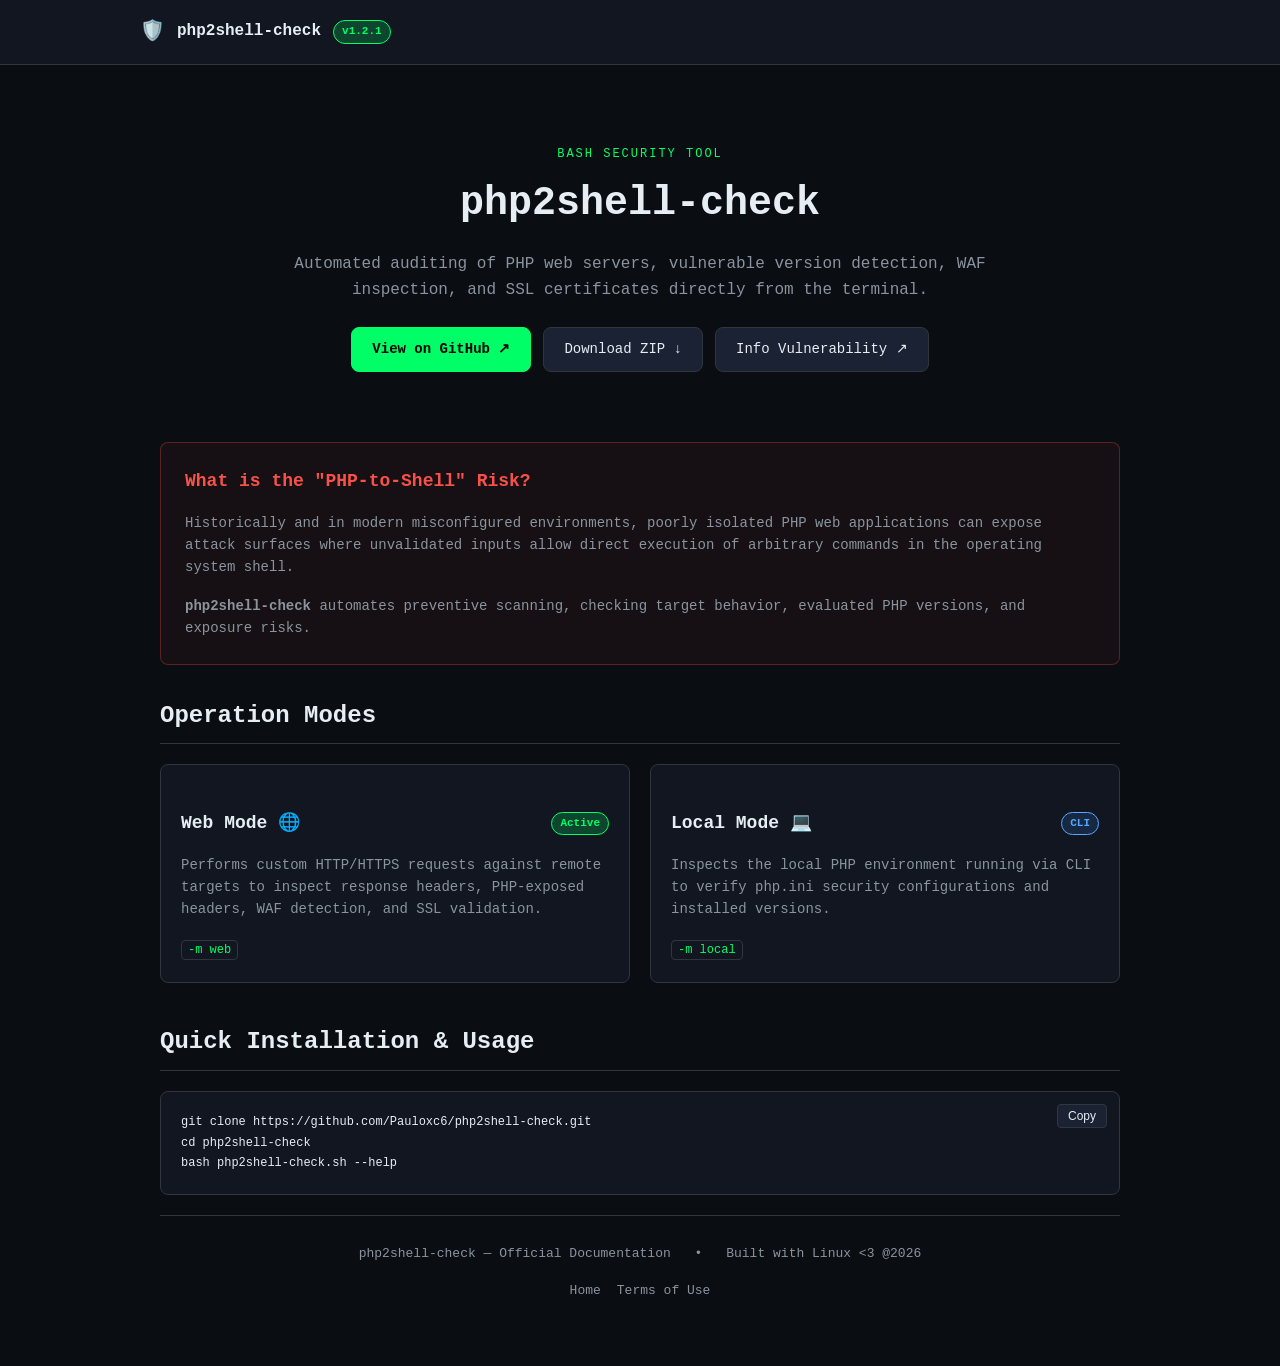
==== docs/index.html @ 1ebd7190 "docs: add security advisory page for PHP2Shell RCE vulnerabilities" ====
<!DOCTYPE html>
<html lang="en">
    <head>
        <meta charset="UTF-8" />
        <meta name="viewport" content="width=device-width, initial-scale=1.0" />
        <title>php2shell-check — PHP Security & Auditing Tool</title>
        <meta name="description" content="Bash utility for automated security auditing of PHP web servers, version detection, WAF inspection, and SSL verification." />
        <link rel="stylesheet" href="./assets/style.css" />
        <link rel="icon" type="image/svg+xml" href="./public/favicon.svg" />
    </head>
    <body>
        <header>
            <div class="header-inner">
                <div class="brand">
                    <div class="brand">
                        <div class="brand-icon">🛡️</div>
                        <a href="index.html">php2shell-check</a>
                        <span class="badge" id="dynamic-version-badge">Carregando...</span>
                    </div>
                </div>
            </div>
        </header>

        <div class="layout">
            <main class="content full-width-content" style="max-width: 1000px; margin: 0 auto">
                <section style="text-align: center; padding: 40px 0">
                    <div class="hero-label" style="color: var(--accent); font-size: 12px; letter-spacing: 2px; margin-bottom: 8px">BASH SECURITY TOOL</div>
                    <h1 style="font-size: 40px; margin-bottom: 16px">php2shell-check</h1>
                    <p style="font-size: 16px; max-width: 700px; margin: 0 auto 24px; color: var(--text-muted)">
                        Automated auditing of PHP web servers, vulnerable version detection, WAF inspection, and SSL certificates directly from the terminal.
                    </p>
                    <div style="display: flex; gap: 12px; justify-content: center">
                        <a href="https://github.com/Pauloxc6/php2shell-check" target="_blank" rel="noopener" class="button primary">View on GitHub ↗</a>
                        <a href="https://github.com/Pauloxc6/php2shell-check/archive/refs/heads/main.zip" class="button">Download ZIP ↓</a>
                        <a href="./vuln.html" class="button">Info Vulnerability ↗</a>
                    </div>
                </section>

                <section style="background: rgba(248, 81, 73, 0.05); border: 1px solid rgba(248, 81, 73, 0.3); border-radius: var(--radius); padding: 24px; margin: 30px 0">
                    <h3 style="color: var(--danger); margin-top: 0">What is the "PHP-to-Shell" Risk?</h3>
                    <p>
                        Historically and in modern misconfigured environments, poorly isolated PHP web applications can expose attack surfaces where unvalidated inputs allow direct execution of
                        arbitrary commands in the operating system shell.
                    </p>
                    <p style="margin-bottom: 0"><strong>php2shell-check</strong> automates preventive scanning, checking target behavior, evaluated PHP versions, and exposure risks.</p>
                </section>

                <section>
                    <h2>Operation Modes</h2>
                    <div style="display: grid; grid-template-columns: repeat(auto-fit, minmax(280px, 1fr)); gap: 20px; margin-top: 20px">
                        <div style="background: var(--bg-secondary); border: 1px solid var(--border); border-radius: var(--radius); padding: 20px">
                            <h3 style="display: flex; justify-content: space-between; align-items: center">Web Mode 🌐 <span class="badge">Active</span></h3>
                            <p>Performs custom HTTP/HTTPS requests against remote targets to inspect response headers, PHP-exposed headers, WAF detection, and SSL validation.</p>
                            <code>-m web</code>
                        </div>
                        <div style="background: var(--bg-secondary); border: 1px solid var(--border); border-radius: var(--radius); padding: 20px">
                            <h3 style="display: flex; justify-content: space-between; align-items: center">
                                Local Mode 💻 <span class="badge" style="background: rgba(56, 139, 253, 0.15); color: #58a6ff; border-color: #58a6ff">CLI</span>
                            </h3>
                            <p>Inspects the local PHP environment running via CLI to verify php.ini security configurations and installed versions.</p>
                            <code>-m local</code>
                        </div>
                    </div>
                </section>

                <section style="margin-top: 40px">
                    <h2>Quick Installation & Usage</h2>
                    <div class="code-wrapper">
                        <button class="copy-button">Copy</button>
                        <pre><code>git clone https://github.com/Pauloxc6/php2shell-check.git
cd php2shell-check
bash php2shell-check.sh --help</code></pre>
                    </div>
                </section>

                <footer>
                    <span>php2shell-check — Official Documentation</span>
                    <span>•</span>
                    <span>Built with Linux &lt;3 @2026</span>
                    <div class="footer-links">
                        <a href="index.html">Home</a>
                        <a href="terms.html">Terms of Use</a>
                    </div>
                </footer>
            </main>
        </div>
        <script src="./assets/script.js"></script>
    </body>
</html>
---- docs/assets/style.css ----
:root {
    --bg-primary: #0a0d12;
    --bg-secondary: #111621;
    --bg-tertiary: #1a2233;
    --accent: #00ff66;
    --accent-glow: rgba(0, 255, 102, 0.2);
    --text-main: #e6edf3;
    --text-muted: #8b949e;
    --border: #30363d;
    --danger: #f85149;
    --font-mono: ui-monospace, SFMono-Regular, SF Mono, Menlo, Consolas, Liberation Mono, monospace;
    --radius: 8px;
}

* {
    box-sizing: border-box;
    margin: 0;
    padding: 0;
}

body {
    background-color: var(--bg-primary);
    color: var(--text-main);
    font-family: var(--font-mono);
    line-height: 1.6;
    display: flex;
    flex-direction: column;
    min-height: 100vh;
}

header {
    background: var(--bg-secondary);
    border-bottom: 1px solid var(--border);
    padding: 16px 24px;
    position: sticky;
    top: 0;
    z-index: 100;
}

.header-inner {
    max-width: 1000px;
    margin: 0 auto;
    display: flex;
    justify-content: space-between;
    align-items: center;
}

.brand {
    display: flex;
    align-items: center;
    gap: 12px;
}

.brand-icon {
    font-size: 20px;
}

.brand a {
    color: var(--text-main);
    text-decoration: none;
    font-weight: bold;
    font-size: 16px;
}

.brand a:hover {
    color: var(--accent);
}

.badge {
    background: var(--accent-glow);
    color: var(--accent);
    border: 1px solid var(--accent);
    padding: 2px 8px;
    border-radius: 12px;
    font-size: 11px;
    font-weight: bold;
}

.layout {
    flex: 1;
    max-width: 1000px;
    width: 100%;
    margin: 0 auto;
    padding: 40px 20px;
}

h1,
h2,
h3 {
    color: var(--text-main);
    margin-bottom: 16px;
    font-weight: 600;
}

h1 {
    font-size: 32px;
}
h2 {
    font-size: 24px;
    margin-top: 32px;
    border-bottom: 1px solid var(--border);
    padding-bottom: 8px;
}
h3 {
    font-size: 18px;
    margin-top: 24px;
}

p,
ul {
    color: var(--text-muted);
    margin-bottom: 16px;
    font-size: 14px;
}

ul {
    padding-left: 20px;
}
li {
    margin-bottom: 8px;
}

a {
    color: var(--accent);
    text-decoration: none;
}
a:hover {
    text-decoration: underline;
}

hr {
    border: none;
    border-top: 1px solid var(--border);
    margin: 24px 0;
}

.button {
    background: var(--bg-tertiary);
    color: var(--text-main);
    border: 1px solid var(--border);
    padding: 10px 20px;
    border-radius: var(--radius);
    font-family: var(--font-mono);
    font-size: 14px;
    cursor: pointer;
    display: inline-flex;
    align-items: center;
    gap: 8px;
    transition: all 0.2s ease;
    text-decoration: none;
}

.button:hover {
    border-color: var(--accent);
    box-shadow: 0 0 10px var(--accent-glow);
    text-decoration: none;
}

.button.primary {
    background: var(--accent);
    color: #000;
    font-weight: bold;
    border-color: var(--accent);
}

.button.primary:hover {
    background: #00cc52;
}

.code-wrapper {
    background: var(--bg-secondary);
    border: 1px solid var(--border);
    border-radius: var(--radius);
    position: relative;
    margin: 20px 0;
    overflow: hidden;
}

.copy-button {
    position: absolute;
    top: 12px;
    right: 12px;
    background: var(--bg-tertiary);
    color: var(--text-main);
    border: 1px solid var(--border);
    padding: 4px 10px;
    border-radius: 4px;
    font-size: 12px;
    cursor: pointer;
}

.copy-button:hover {
    border-color: var(--accent);
}

pre {
    padding: 20px;
    overflow-x: auto;
    font-family: var(--font-mono);
    font-size: 13px;
    color: var(--text-main);
}

code {
    font-family: var(--font-mono);
    background: var(--bg-secondary);
    padding: 2px 6px;
    border-radius: 4px;
    border: 1px solid var(--border);
    font-size: 12px;
    color: var(--accent);
}

pre code {
    background: none;
    border: none;
    padding: 0;
    color: inherit;
}

.cookie-banner {
    position: fixed;
    bottom: 20px;
    right: 20px;
    max-width: 400px;
    background: var(--bg-secondary);
    border: 1px solid var(--border);
    border-radius: var(--radius);
    padding: 20px;
    box-shadow: 0 8px 24px rgba(0, 0, 0, 0.5);
    z-index: 1000;
}

.cookie-content p {
    font-size: 13px;
    margin-bottom: 12px;
}
.cookie-buttons {
    display: flex;
    gap: 8px;
}
.btn-cookie {
    padding: 6px 12px;
    border-radius: 4px;
    font-size: 12px;
    cursor: pointer;
    border: 1px solid var(--border);
    font-family: var(--font-mono);
}
.btn-accept {
    background: var(--accent);
    color: #000;
    font-weight: bold;
}
.btn-reject {
    background: var(--bg-tertiary);
    color: var(--text-main);
}

footer {
    border-top: 1px solid var(--border);
    padding: 24px;
    text-align: center;
    font-size: 13px;
    color: var(--text-muted);
    margin-top: auto;
}

footer span {
    display: inline-block;
    margin: 4px 8px;
}
.footer-links {
    margin-top: 12px;
    display: flex;
    justify-content: center;
    gap: 16px;
    flex-wrap: wrap;
}
.footer-links a {
    color: var(--text-muted);
    font-size: 13px;
}
.footer-links a:hover {
    color: var(--accent);
}
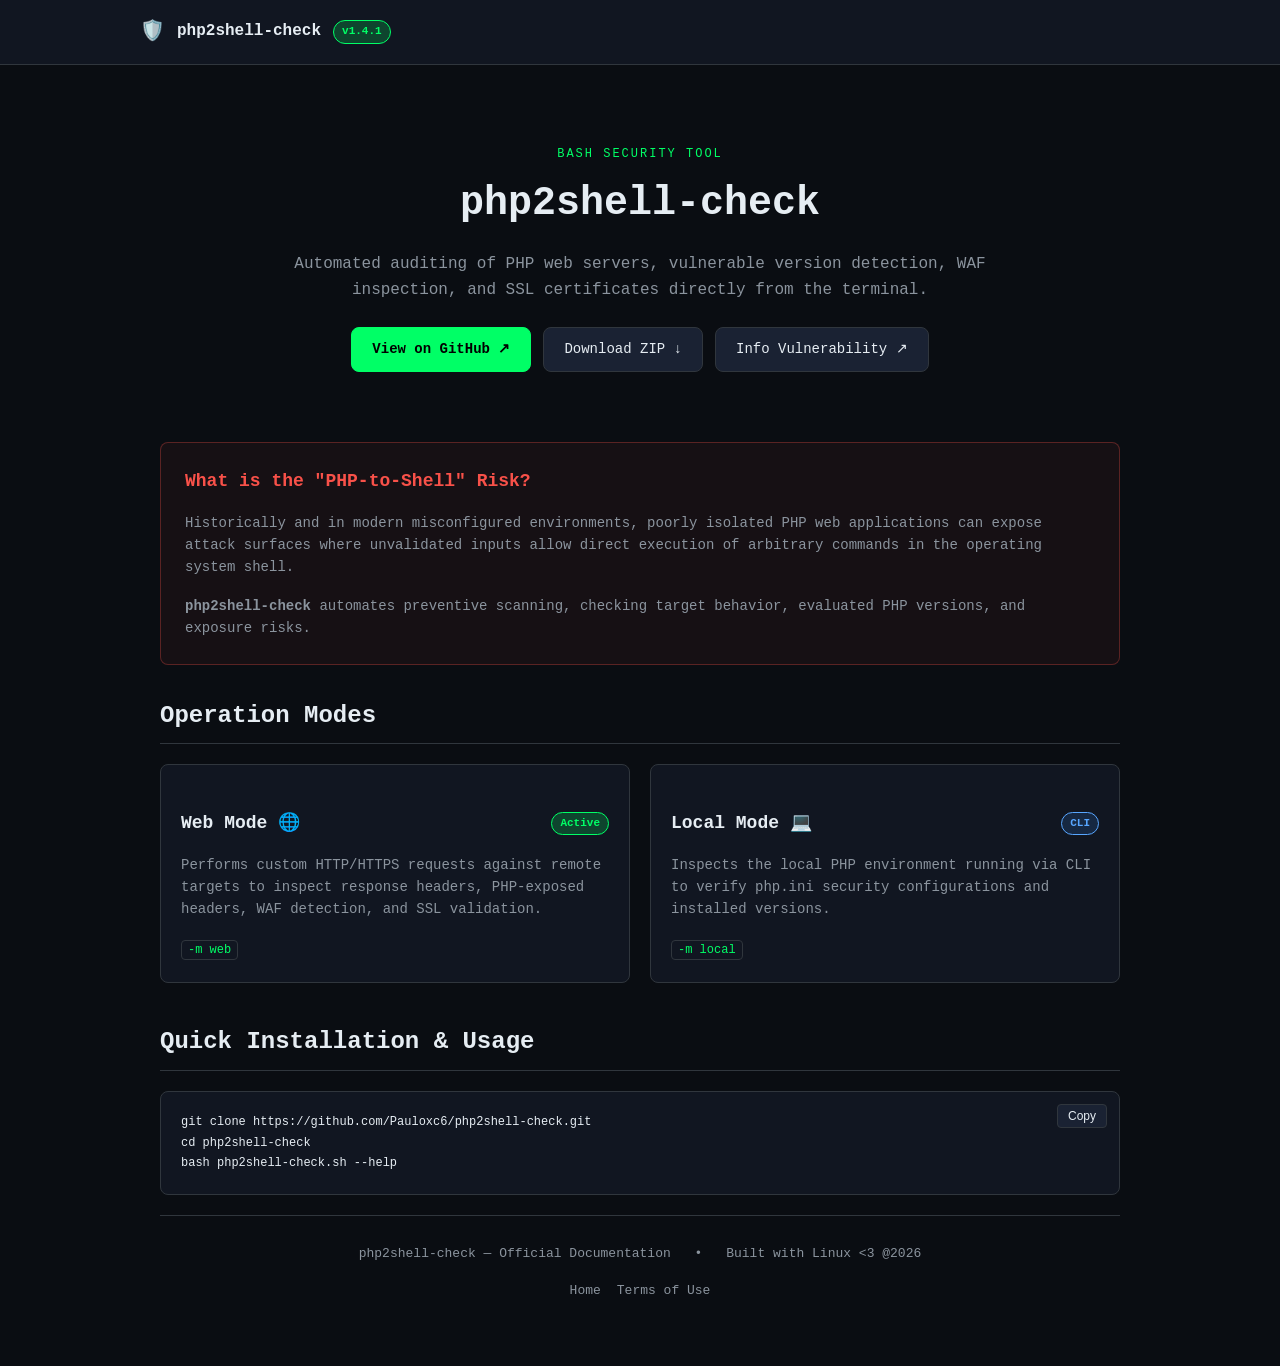
==== commit bc7145ab: "fix: String correction" ====
--- a/docs/index.html
+++ b/docs/index.html
@@ -6,7 +6,7 @@
         <title>php2shell-check — PHP Security & Auditing Tool</title>
         <meta name="description" content="Bash utility for automated security auditing of PHP web servers, version detection, WAF inspection, and SSL verification." />
         <link rel="stylesheet" href="./assets/style.css" />
-        <link rel="icon" type="image/svg+xml" href="./public/favicon.svg" />
+        <link rel="icon" type="image/svg+xml" href="./public/favicon.ico" />
     </head>
     <body>
         <header>
@@ -15,7 +15,7 @@
                     <div class="brand">
                         <div class="brand-icon">🛡️</div>
                         <a href="index.html">php2shell-check</a>
-                        <span class="badge" id="dynamic-version-badge">Carregando...</span>
+                        <span class="badge" id="dynamic-version-badge">Loading...</span>
                     </div>
                 </div>
             </div>
